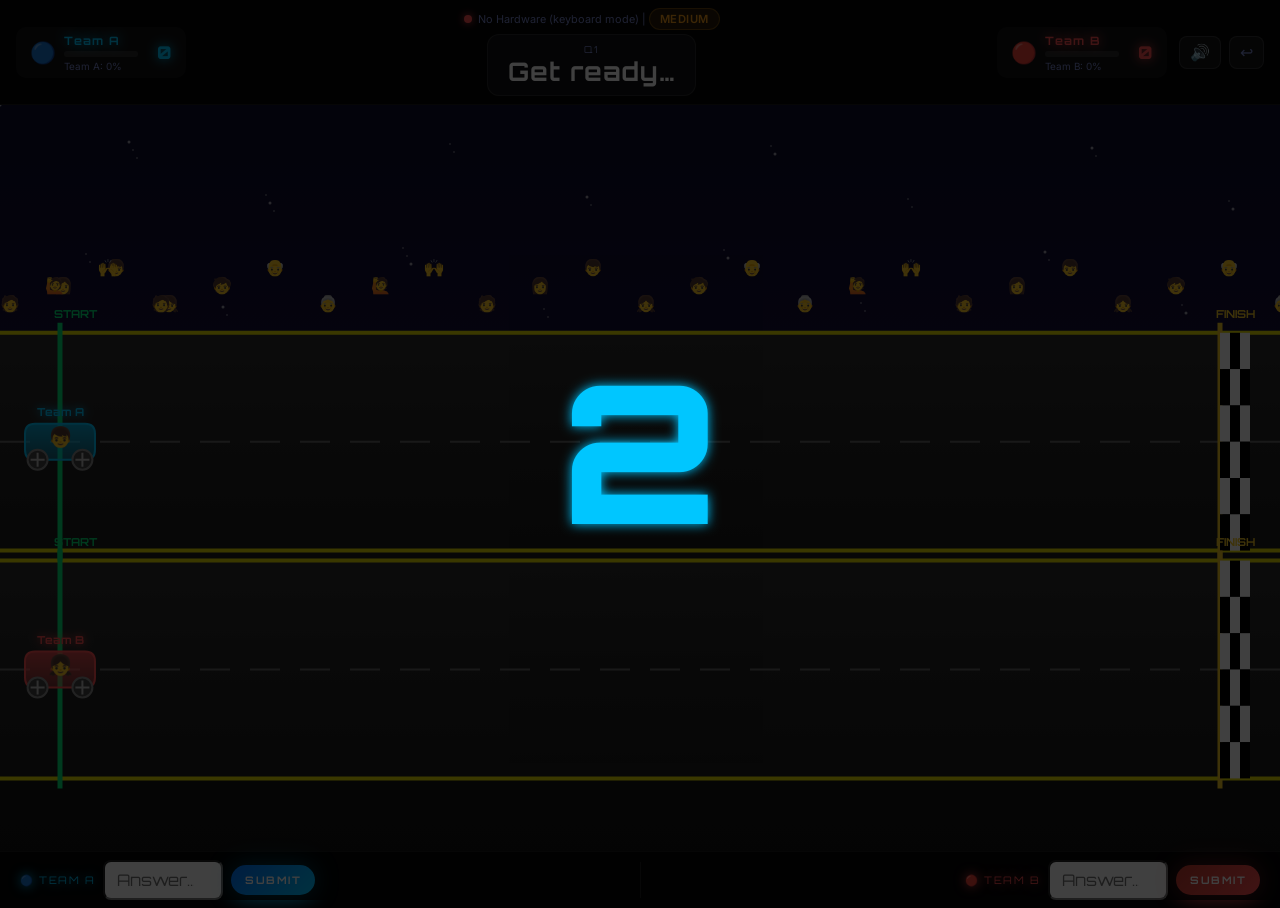
==== game.html @ 0984706b "Restructure for Vercel deployment - move frontend to root" ====
<!DOCTYPE html>
<html lang="en">

<head>
    <meta charset="UTF-8" />
    <meta name="viewport" content="width=device-width, initial-scale=1.0" />
    <title>Race – Math Racing</title>
    <meta name="description" content="Live math racing game – answer questions to accelerate your vehicle!" />
    <link rel="stylesheet" href="style.css" />
    <style>
        /* ── Page Layout ─────────────────────────────────────── */
        body {
            margin: 0;
            overflow: hidden;
            height: 100vh;
            display: flex;
            flex-direction: column;
            background: #09090f;
        }

        /* ── Top HUD ─────────────────────────────────────────── */
        #topHud {
            display: flex;
            align-items: center;
            justify-content: space-between;
            padding: 8px 16px;
            background: rgba(0, 0, 0, .7);
            border-bottom: 1px solid rgba(255, 255, 255, .08);
            flex-shrink: 0;
            gap: 12px;
            flex-wrap: wrap;
            z-index: 10;
        }

        .hud-team {
            display: flex;
            align-items: center;
            gap: 8px;
            background: rgba(255, 255, 255, .05);
            border-radius: 10px;
            padding: 6px 14px;
            min-width: 170px;
        }

        .hud-team-icon {
            font-size: 1.3rem;
        }

        .hud-team-info {
            display: flex;
            flex-direction: column;
            gap: 3px;
            flex: 1;
        }

        .hud-team-name {
            font-family: var(--font-racing);
            font-size: .72rem;
            font-weight: 700;
            letter-spacing: 1px;
        }

        .hud-progress {
            height: 6px;
            background: rgba(255, 255, 255, .1);
            border-radius: 3px;
            overflow: hidden;
        }

        .hud-progress-fill {
            height: 100%;
            border-radius: 3px;
            transition: width .35s ease;
        }

        .hud-score {
            font-family: var(--font-racing);
            font-size: 1.1rem;
            font-weight: 900;
            min-width: 26px;
            text-align: right;
        }

        .hud-center {
            display: flex;
            flex-direction: column;
            align-items: center;
            gap: 4px;
            text-align: center;
        }

        .hud-center-title {
            font-family: var(--font-racing);
            font-size: .6rem;
            letter-spacing: 2px;
            color: var(--text-dim);
        }

        #questionPanel {
            background: rgba(255, 255, 255, .06);
            border: 1px solid rgba(255, 255, 255, .1);
            border-radius: 12px;
            padding: 8px 20px;
            text-align: center;
        }

        #questionNum {
            font-family: var(--font-racing);
            font-size: .6rem;
            letter-spacing: 2px;
            color: var(--text-dim);
        }

        #questionText {
            font-family: var(--font-racing);
            font-size: clamp(1rem, 2.5vw, 1.6rem);
            font-weight: 700;
            color: #fff;
            letter-spacing: 1px;
            white-space: nowrap;
        }

        .hud-controls {
            display: flex;
            gap: 8px;
            align-items: center;
        }

        .hud-controls button {
            background: rgba(255, 255, 255, .07);
            border: 1px solid rgba(255, 255, 255, .12);
            border-radius: 8px;
            color: var(--text-dim);
            padding: 6px 10px;
            cursor: pointer;
            font-size: 1rem;
            transition: var(--transition);
        }

        .hud-controls button:hover {
            background: rgba(255, 255, 255, .15);
            color: #fff;
        }

        .ws-indicator {
            display: flex;
            align-items: center;
            font-size: .68rem;
            color: var(--text-dim);
        }

        /* ── Canvas ──────────────────────────────────────────── */
        #raceCanvas {
            flex: 1;
            width: 100%;
            display: block;
        }

        /* ── Bottom Answer Panel ─────────────────────────────── */
        #bottomPanel {
            display: flex;
            align-items: center;
            justify-content: space-between;
            padding: 8px 20px;
            background: rgba(0, 0, 0, .8);
            border-top: 1px solid rgba(255, 255, 255, .08);
            gap: 12px;
            flex-shrink: 0;
            z-index: 10;
        }

        .answer-box {
            display: flex;
            align-items: center;
            gap: 8px;
            flex: 1;
        }

        .answer-box label {
            font-family: var(--font-racing);
            font-size: .65rem;
            letter-spacing: 1.5px;
            white-space: nowrap;
        }

        .answer-box input {
            flex: 1;
            max-width: 120px;
            padding: 8px 12px;
            font-size: 1rem;
            font-family: var(--font-racing);
            border-radius: 8px;
        }

        .answer-box button {
            padding: 8px 18px;
            font-size: .72rem;
        }

        .answer-divider {
            width: 1px;
            height: 36px;
            background: rgba(255, 255, 255, .1);
        }

        /* ── Answer Feedback ─────────────────────────────────── */
        .answer-feedback {
            position: fixed;
            top: 90px;
            left: 50%;
            transform: translateX(-50%);
            background: rgba(20, 20, 40, .95);
            border-radius: 50px;
            padding: 10px 28px;
            font-family: var(--font-racing);
            font-size: .82rem;
            z-index: 500;
            border: 1px solid rgba(255, 255, 255, .1);
            transition: opacity .4s;
            opacity: 0;
            pointer-events: none;
            white-space: nowrap;
        }

        .answer-feedback.correct {
            border-color: var(--green);
            color: var(--green);
        }

        .answer-feedback.wrong {
            border-color: var(--red);
            color: var(--red);
        }

        /* ── Countdown Overlay ───────────────────────────────── */
        #countdownOverlay {
            position: fixed;
            inset: 0;
            display: flex;
            align-items: center;
            justify-content: center;
            background: rgba(0, 0, 0, .75);
            z-index: 1000;
            opacity: 0;
            pointer-events: none;
            transition: opacity .3s;
        }

        #countdownOverlay.visible {
            opacity: 1;
            pointer-events: all;
        }

        .countdown-num {
            font-family: var(--font-racing);
            font-size: clamp(5rem, 20vw, 12rem);
            font-weight: 900;
            animation: countPulse .75s ease-out;
        }

        /* ── Victory Overlay ─────────────────────────────────── */
        #victoryOverlay {
            position: fixed;
            inset: 0;
            display: flex;
            flex-direction: column;
            align-items: center;
            justify-content: center;
            gap: 20px;
            background: rgba(0, 0, 0, .88);
            z-index: 1100;
            opacity: 0;
            pointer-events: none;
            transition: opacity .5s;
        }

        #victoryOverlay.visible {
            opacity: 1;
            pointer-events: all;
        }

        .v-trophy {
            font-size: 5rem;
            animation: trophyBounce 1s ease-out;
        }

        @keyframes trophyBounce {
            0% {
                transform: scale(0) rotate(-25deg);
            }

            70% {
                transform: scale(1.2) rotate(6deg);
            }

            100% {
                transform: scale(1) rotate(0);
            }
        }

        #victoryTeam {
            font-family: var(--font-racing);
            font-size: clamp(2rem, 5vw, 3.5rem);
            font-weight: 900;
        }

        #victoryScores {
            font-family: var(--font-ui);
            font-size: 1rem;
            color: var(--text-dim);
        }

        .v-actions {
            display: flex;
            gap: 14px;
            margin-top: 8px;
        }

        /* ── Confetti Canvas  ────────────────────────────────── */
        #confettiCanvas {
            position: fixed;
            inset: 0;
            pointer-events: none;
            z-index: 1050;
        }

        @keyframes countPulse {
            0% {
                transform: scale(2.2);
                opacity: 0;
            }

            60% {
                transform: scale(.9);
                opacity: 1;
            }

            100% {
                transform: scale(1);
                opacity: 1;
            }
        }
    </style>
</head>

<body>
    <!-- ── Top HUD ──────────────────────────────────────────────── -->
    <div id="topHud">

        <!-- Team A -->
        <div class="hud-team">
            <span class="hud-team-icon">🔵</span>
            <div class="hud-team-info">
                <div class="hud-team-name neon-blue" id="teamAName">Team A</div>
                <div class="hud-progress">
                    <div class="hud-progress-fill" id="progA"
                        style="width:0%;background:linear-gradient(90deg,#0072ff,#00c6ff);"></div>
                </div>
                <div style="font-size:.62rem;color:var(--text-dim);" id="progALabel">0%</div>
            </div>
            <div class="hud-score neon-blue" id="scoreA">0</div>
        </div>

        <!-- Center: Question + WS Status -->
        <div class="hud-center" style="flex:1;min-width:240px;">
            <div class="ws-indicator">
                <span class="ws-dot" id="wsDot"></span>
                <span id="wsStatus">Connecting…</span>
                &nbsp;|&nbsp;
                <span id="diffBadge" class="badge">MEDIUM</span>
            </div>
            <div id="questionPanel">
                <div id="questionNum">Q1</div>
                <div id="questionText">Get ready…</div>
            </div>
        </div>

        <!-- Team B -->
        <div class="hud-team">
            <span class="hud-team-icon">🔴</span>
            <div class="hud-team-info">
                <div class="hud-team-name neon-red" id="teamBName">Team B</div>
                <div class="hud-progress">
                    <div class="hud-progress-fill" id="progB"
                        style="width:0%;background:linear-gradient(90deg,#c0392b,#ff4e50);"></div>
                </div>
                <div style="font-size:.62rem;color:var(--text-dim);" id="progBLabel">0%</div>
            </div>
            <div class="hud-score neon-red" id="scoreB">0</div>
        </div>

        <!-- Buttons -->
        <div class="hud-controls">
            <button id="muteBtn" title="Toggle sound">🔊</button>
            <button id="backBtn" title="Back to setup">↩</button>
        </div>
    </div>

    <!-- ── Race Canvas ───────────────────────────────────────────── -->
    <canvas id="raceCanvas"></canvas>

    <!-- ── Answer Feedback ──────────────────────────────────────── -->
    <div class="answer-feedback" id="answerFeedback"></div>

    <!-- ── Bottom Answer Panel ──────────────────────────────────── -->
    <div id="bottomPanel">

        <!-- Team A answer -->
        <div class="answer-box">
            <label class="neon-blue">🔵 <span id="labelA">TEAM A</span></label>
            <input type="number" id="inputA" placeholder="Answer…" autocomplete="off" />
            <button class="btn btn-primary" id="submitA" style="padding:8px 14px;font-size:.65rem;">SUBMIT</button>
        </div>

        <div class="answer-divider"></div>

        <!-- Team B answer -->
        <div class="answer-box" style="justify-content:flex-end;">
            <label class="neon-red">🔴 <span id="labelB">TEAM B</span></label>
            <input type="number" id="inputB" placeholder="Answer…" autocomplete="off" />
            <button class="btn btn-danger" id="submitB" style="padding:8px 14px;font-size:.65rem;">SUBMIT</button>
        </div>

    </div>

    <!-- ── Countdown Overlay ─────────────────────────────────────── -->
    <div id="countdownOverlay">
        <div class="countdown-num neon-blue" id="countdownNum">3</div>
    </div>

    <!-- ── Victory Overlay ──────────────────────────────────────── -->
    <div id="victoryOverlay">
        <div class="v-trophy">🏆</div>
        <div id="victoryTeam">WINNER!</div>
        <div id="victoryScores"></div>
        <div class="v-actions">
            <button class="btn btn-primary" id="playAgainBtn">🔄 Race Again</button>
            <button class="btn btn-ghost" id="lbBtn">🏆 Leaderboard</button>
        </div>
    </div>

    <!-- ── Confetti Canvas ───────────────────────────────────────── -->
    <canvas id="confettiCanvas"></canvas>

    <!-- ── Scripts ───────────────────────────────────────────────── -->
    <script src="audio.js"></script>
    <script src="physics.js"></script>
    <script src="game.js"></script>
    <script src="script.js"></script>
</body>

</html>
---- style.css ----
/* ============================================================
   Math Racing – Smart Classroom Edition  |  style.css
   Neon Racing Theme  ·  Glassmorphism  ·  Dark Gradient
   ============================================================ */

@import url('https://fonts.googleapis.com/css2?family=Orbitron:wght@400;600;700;900&family=Inter:wght@300;400;500;600;700&display=swap');

/* ── CSS Custom Properties ─────────────────────────────────── */
:root {
  --blue:        #00c6ff;
  --blue-dark:   #0072ff;
  --blue-glow:   rgba(0,198,255,.35);
  --red:         #ff4e50;
  --red-dark:    #c0392b;
  --red-glow:    rgba(255,78,80,.35);
  --gold:        #f9ca24;
  --green:       #00e676;
  --bg-dark:     #09090f;
  --bg-mid:      #111127;
  --panel:       rgba(255,255,255,.06);
  --panel-border:rgba(255,255,255,.13);
  --text:        #e8eaf6;
  --text-dim:    #7986cb;
  --font-racing: 'Orbitron', monospace;
  --font-ui:     'Inter', sans-serif;
  --radius:      16px;
  --shadow-blue: 0 0 24px var(--blue-glow);
  --shadow-red:  0 0 24px var(--red-glow);
  --transition:  0.25s cubic-bezier(.4,0,.2,1);
}

/* ── Reset ──────────────────────────────────────────────────── */
*, *::before, *::after { box-sizing: border-box; margin: 0; padding: 0; }
html { scroll-behavior: smooth; }
body {
  font-family: var(--font-ui);
  background: var(--bg-dark);
  color: var(--text);
  min-height: 100vh;
  overflow-x: hidden;
}

/* ── Animated Background ────────────────────────────────────── */
.bg-animated {
  position: fixed; inset: 0; z-index: -1;
  background:
    radial-gradient(ellipse at 20% 20%, rgba(0,114,255,.18) 0%, transparent 60%),
    radial-gradient(ellipse at 80% 80%, rgba(192,57,43,.18) 0%, transparent 60%),
    linear-gradient(135deg, #09090f 0%, #111127 50%, #0a0a1a 100%);
  animation: bgShift 12s ease-in-out infinite alternate;
}
@keyframes bgShift {
  0%   { filter: hue-rotate(0deg); }
  100% { filter: hue-rotate(15deg); }
}

/* Moving grid lines */
.bg-animated::after {
  content: '';
  position: absolute; inset: 0;
  background-image:
    linear-gradient(rgba(0,198,255,.04) 1px, transparent 1px),
    linear-gradient(90deg, rgba(0,198,255,.04) 1px, transparent 1px);
  background-size: 60px 60px;
  animation: gridMove 20s linear infinite;
}
@keyframes gridMove {
  0%   { transform: translateY(0); }
  100% { transform: translateY(60px); }
}

/* ── Glass Panel ────────────────────────────────────────────── */
.glass {
  background: var(--panel);
  border: 1px solid var(--panel-border);
  backdrop-filter: blur(20px) saturate(1.5);
  -webkit-backdrop-filter: blur(20px) saturate(1.5);
  border-radius: var(--radius);
}

/* ── Typography ─────────────────────────────────────────────── */
.title-racing {
  font-family: var(--font-racing);
  font-weight: 900;
  letter-spacing: 2px;
  background: linear-gradient(135deg, var(--blue), #a78bfa, var(--red));
  -webkit-background-clip: text;
  -webkit-text-fill-color: transparent;
  background-clip: text;
}
.neon-blue { color: var(--blue); text-shadow: 0 0 12px var(--blue); }
.neon-red  { color: var(--red);  text-shadow: 0 0 12px var(--red); }
.neon-gold { color: var(--gold); text-shadow: 0 0 12px var(--gold); }

/* ── Buttons ────────────────────────────────────────────────── */
.btn {
  display: inline-flex; align-items: center; justify-content: center; gap: 8px;
  font-family: var(--font-racing);
  font-weight: 700;
  letter-spacing: 1.5px;
  font-size: .85rem;
  padding: 14px 32px;
  border: none;
  border-radius: 50px;
  cursor: pointer;
  transition: var(--transition);
  outline: none;
  position: relative;
  overflow: hidden;
}
.btn::before {
  content: '';
  position: absolute; inset: 0;
  background: rgba(255,255,255,.08);
  opacity: 0;
  transition: var(--transition);
}
.btn:hover::before { opacity: 1; }
.btn:active { transform: scale(.96); }

.btn-primary {
  background: linear-gradient(135deg, var(--blue-dark), var(--blue));
  color: #fff;
  box-shadow: var(--shadow-blue);
}
.btn-primary:hover { box-shadow: 0 0 40px var(--blue-glow); transform: translateY(-2px); }

.btn-danger {
  background: linear-gradient(135deg, var(--red-dark), var(--red));
  color: #fff;
  box-shadow: var(--shadow-red);
}
.btn-danger:hover { box-shadow: 0 0 40px var(--red-glow); transform: translateY(-2px); }

.btn-ghost {
  background: var(--panel);
  border: 1px solid var(--panel-border);
  color: var(--text-dim);
}
.btn-ghost:hover { border-color: var(--blue); color: var(--blue); }

.btn-xl { font-size: 1.1rem; padding: 18px 52px; }

/* ── Form Controls ──────────────────────────────────────────── */
.form-group { display: flex; flex-direction: column; gap: 8px; }
.form-group label {
  font-family: var(--font-racing);
  font-size: .7rem;
  letter-spacing: 2px;
  color: var(--text-dim);
  text-transform: uppercase;
}
input[type="text"], select {
  background: rgba(255,255,255,.06);
  border: 1px solid var(--panel-border);
  border-radius: 10px;
  padding: 12px 16px;
  color: var(--text);
  font-family: var(--font-ui);
  font-size: 1rem;
  outline: none;
  transition: var(--transition);
  width: 100%;
}
input[type="text"]:focus, select:focus {
  border-color: var(--blue);
  box-shadow: 0 0 0 3px rgba(0,198,255,.15);
}
select option { background: #1a1a2e; }

/* ── Option Cards (vehicle / avatar pickers) ────────────────── */
.option-group {
  display: flex; flex-wrap: wrap; gap: 10px;
}
.option-card {
  flex: 1; min-width: 90px;
  display: flex; flex-direction: column; align-items: center; gap: 6px;
  padding: 14px 10px;
  border-radius: 12px;
  border: 2px solid var(--panel-border);
  background: var(--panel);
  cursor: pointer;
  transition: var(--transition);
  font-size: .78rem;
  color: var(--text-dim);
  user-select: none;
}
.option-card .icon { font-size: 1.8rem; }
.option-card:hover { border-color: var(--blue); color: var(--blue); transform: translateY(-2px); }
.option-card.selected { border-color: var(--blue); background: rgba(0,198,255,.12); color: var(--blue); box-shadow: 0 0 16px rgba(0,198,255,.25); }

/* ── Difficulty Pills ───────────────────────────────────────── */
.diff-group { display: flex; gap: 8px; }
.diff-pill {
  flex: 1;
  padding: 10px 0;
  border-radius: 50px;
  border: 2px solid var(--panel-border);
  background: var(--panel);
  text-align: center;
  cursor: pointer;
  font-family: var(--font-racing);
  font-size: .72rem;
  letter-spacing: 1px;
  color: var(--text-dim);
  transition: var(--transition);
}
.diff-pill:hover { border-color: var(--blue); color: var(--blue); }
.diff-pill.selected { background: linear-gradient(135deg, var(--blue-dark), var(--blue)); border-color: var(--blue); color: #fff; box-shadow: var(--shadow-blue); }
.diff-pill.easy.selected   { background: linear-gradient(135deg, #11998e, #38ef7d); border-color: #38ef7d; }
.diff-pill.medium.selected { background: linear-gradient(135deg, #f09819, #edde5d); border-color: #edde5d; color: #111; }
.diff-pill.hard.selected   { background: linear-gradient(135deg, var(--red-dark), var(--red));   border-color: var(--red); }

/* ── Progress Bar ───────────────────────────────────────────── */
.progress-track {
  width: 100%; height: 10px;
  background: rgba(255,255,255,.08);
  border-radius: 50px;
  overflow: hidden;
  position: relative;
}
.progress-fill {
  height: 100%; border-radius: 50px;
  transition: width .4s cubic-bezier(.4,0,.2,1);
  position: relative;
}
.progress-fill::after {
  content: '';
  position: absolute; top: 0; right: 0; bottom: 0;
  width: 40px;
  background: linear-gradient(90deg, transparent, rgba(255,255,255,.4));
  animation: shimmer 1.2s infinite;
}
@keyframes shimmer {
  0%   { opacity: 0; }
  50%  { opacity: 1; }
  100% { opacity: 0; }
}
.progress-fill.blue { background: linear-gradient(90deg, var(--blue-dark), var(--blue)); }
.progress-fill.red  { background: linear-gradient(90deg, var(--red-dark),  var(--red)); }

/* ── Leaderboard Table ──────────────────────────────────────── */
.leaderboard-table { width: 100%; border-collapse: separate; border-spacing: 0 6px; }
.leaderboard-table th {
  font-family: var(--font-racing);
  font-size: .65rem;
  letter-spacing: 2px;
  color: var(--text-dim);
  padding: 8px 16px;
  text-align: left;
  text-transform: uppercase;
}
.leaderboard-table td {
  padding: 12px 16px;
  font-size: .9rem;
}
.leaderboard-table tbody tr {
  background: var(--panel);
  border-radius: 10px;
  transition: var(--transition);
}
.leaderboard-table tbody tr:hover { background: rgba(255,255,255,.1); }
.leaderboard-table tbody tr td:first-child { border-radius: 10px 0 0 10px; }
.leaderboard-table tbody tr td:last-child  { border-radius: 0 10px 10px 0; }
.rank-badge {
  display: inline-flex; align-items: center; justify-content: center;
  width: 30px; height: 30px;
  border-radius: 50%;
  font-family: var(--font-racing);
  font-weight: 700;
  font-size: .8rem;
}
.rank-1 { background: linear-gradient(135deg,#b8860b,#f9ca24); color: #111; }
.rank-2 { background: linear-gradient(135deg,#708090,#c0c0c0); color: #111; }
.rank-3 { background: linear-gradient(135deg,#8b4513,#cd7f32); color: #fff; }
.rank-n { background: rgba(255,255,255,.1); color: var(--text-dim); }

/* ── Badge Tags ─────────────────────────────────────────────── */
.badge {
  display: inline-flex; align-items: center;
  padding: 3px 10px;
  border-radius: 50px;
  font-size: .7rem;
  font-weight: 600;
  letter-spacing: .5px;
}
.badge-easy   { background: rgba(56,239,125,.15); color: #38ef7d; border: 1px solid rgba(56,239,125,.3); }
.badge-medium { background: rgba(240,152,25,.15);  color: #f09819; border: 1px solid rgba(240,152,25,.3); }
.badge-hard   { background: rgba(255,78,80,.15);   color: var(--red); border: 1px solid rgba(255,78,80,.3); }

/* ── Toast Notification ─────────────────────────────────────── */
.toast {
  position: fixed; bottom: 30px; left: 50%; transform: translateX(-50%) translateY(100px);
  padding: 12px 28px;
  border-radius: 50px;
  background: rgba(30,30,50,.9);
  border: 1px solid var(--panel-border);
  backdrop-filter: blur(20px);
  font-size: .9rem;
  z-index: 9999;
  transition: transform .4s cubic-bezier(.4,0,.2,1);
  pointer-events: none;
}
.toast.show { transform: translateX(-50%) translateY(0); }
.toast.correct { border-color: var(--green); color: var(--green); }
.toast.wrong   { border-color: var(--red);   color: var(--red); }

/* ── WS Status Dot ──────────────────────────────────────────── */
.ws-dot {
  display: inline-block;
  width: 8px; height: 8px;
  border-radius: 50%;
  background: #555;
  margin-right: 6px;
  transition: var(--transition);
}
.ws-dot.connected    { background: var(--green); box-shadow: 0 0 8px var(--green); }
.ws-dot.disconnected { background: var(--red);   box-shadow: 0 0 8px var(--red); }

/* ── Countdown Overlay ──────────────────────────────────────── */
#countdown-overlay {
  position: fixed; inset: 0;
  display: flex; align-items: center; justify-content: center;
  background: rgba(0,0,0,.7);
  z-index: 1000;
  opacity: 0; pointer-events: none;
  transition: opacity .3s;
}
#countdown-overlay.visible { opacity: 1; pointer-events: all; }
.countdown-num {
  font-family: var(--font-racing);
  font-size: clamp(6rem, 20vw, 14rem);
  font-weight: 900;
  animation: countPulse .8s ease-out;
}
@keyframes countPulse {
  0%   { transform: scale(2); opacity: 0; }
  60%  { transform: scale(.9); opacity: 1; }
  100% { transform: scale(1); opacity: 1; }
}

/* ── Victory Overlay ────────────────────────────────────────── */
#victory-overlay {
  position: fixed; inset: 0;
  display: flex; flex-direction: column; align-items: center; justify-content: center; gap: 24px;
  background: rgba(0,0,0,.85);
  z-index: 1100;
  opacity: 0; pointer-events: none;
  transition: opacity .5s;
}
#victory-overlay.visible { opacity: 1; pointer-events: all; }
.victory-trophy { font-size: 6rem; animation: trophyBounce 1s ease-out; }
@keyframes trophyBounce {
  0%   { transform: scale(0) rotate(-20deg); }
  70%  { transform: scale(1.15) rotate(5deg); }
  100% { transform: scale(1) rotate(0deg); }
}
.victory-title {
  font-family: var(--font-racing);
  font-size: clamp(2rem, 6vw, 4rem);
  font-weight: 900;
}

/* ── Confetti Canvas ────────────────────────────────────────── */
#confetti-canvas {
  position: fixed; inset: 0;
  pointer-events: none;
  z-index: 1050;
}

/* ── Scrollbar ──────────────────────────────────────────────── */
::-webkit-scrollbar { width: 6px; }
::-webkit-scrollbar-track { background: transparent; }
::-webkit-scrollbar-thumb { background: rgba(255,255,255,.15); border-radius: 3px; }

/* ── Utility ────────────────────────────────────────────────── */
.text-center { text-align: center; }
.mt-1 { margin-top: 8px; }
.mt-2 { margin-top: 16px; }
.mt-3 { margin-top: 24px; }
.mt-4 { margin-top: 32px; }
.gap-1 { gap: 8px; }
.gap-2 { gap: 16px; }
.flex { display: flex; }
.flex-col { flex-direction: column; }
.items-center { align-items: center; }
.justify-between { justify-content: space-between; }
.w-full { width: 100%; }
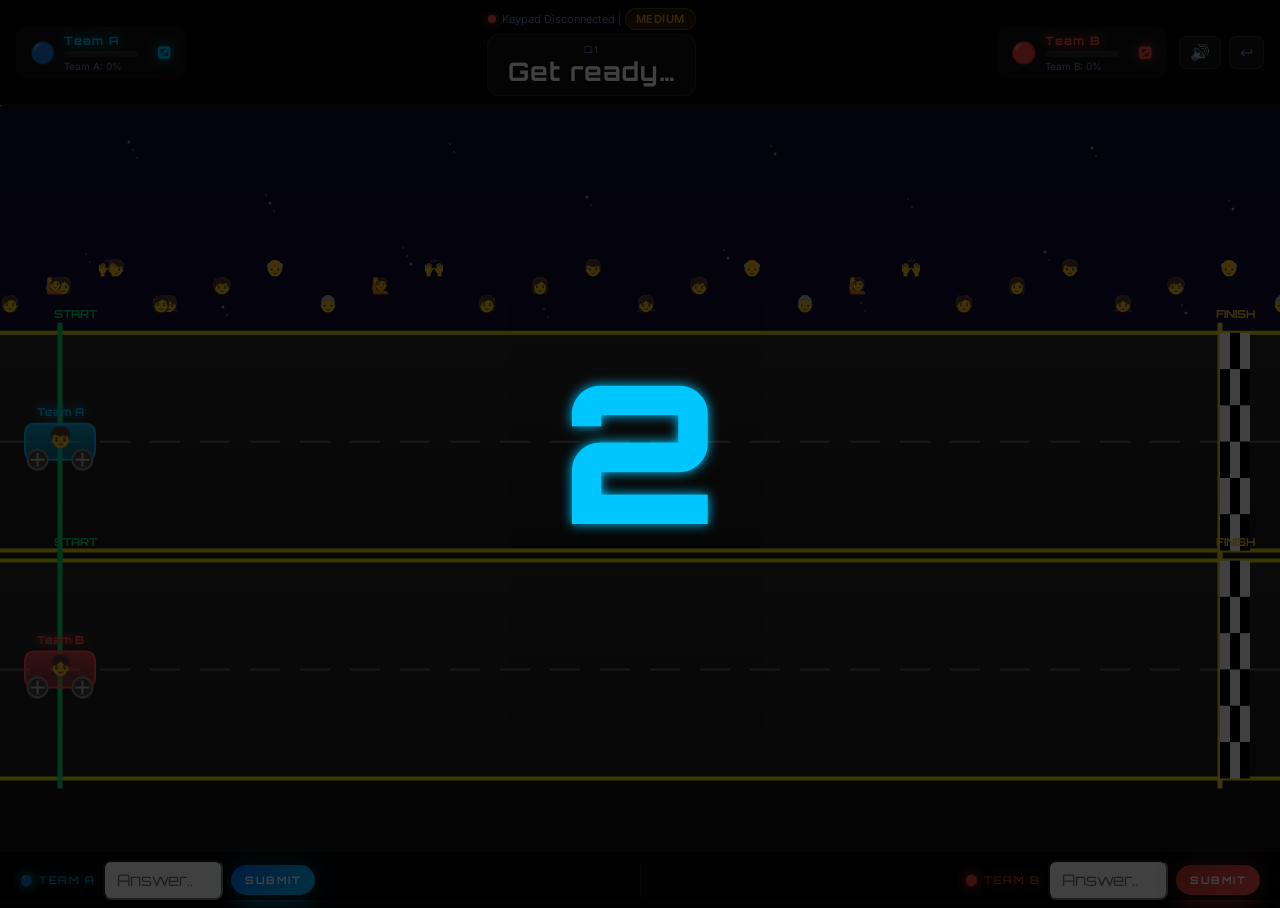
==== commit c1a028b0: "upgraded api" ====
--- a/game.html
+++ b/game.html
@@ -446,6 +446,159 @@
     <script src="audio.js"></script>
     <script src="physics.js"></script>
     <script src="game.js"></script>
+    
+    <!-- Enhanced Keypad Integration -->
+    <script>
+    // Math Racing Game - Enhanced WebSocket Keypad Integration
+    (function() {
+        'use strict';
+        
+        // Configuration
+        const WS_HOST = 'localhost'; // Replace with RASPBERRY_PI_IP if using hardware
+        const WS_PORT = 8765;
+        const RECONNECT_DELAY = 3000;
+        
+        let socket = null;
+        let reconnectTimer = null;
+        let isConnected = false;
+        
+        // Team keypad mappings
+        const SUBMIT_KEY = '#';
+        const CLEAR_KEY = '*';
+        
+        // Connect to WebSocket server
+        function connect() {
+            try {
+                socket = new WebSocket(`ws://${WS_HOST}:${WS_PORT}`);
+                
+                socket.onopen = function() {
+                    console.log('✅ Keypad connected');
+                    isConnected = true;
+                    updateConnectionStatus(true);
+                    if (reconnectTimer) {
+                        clearTimeout(reconnectTimer);
+                        reconnectTimer = null;
+                    }
+                };
+                
+                socket.onmessage = function(event) {
+                    try {
+                        const data = JSON.parse(event.data);
+                        handleKeypadInput(data);
+                    } catch (e) {
+                        // Handle raw string format: "A:24" or "B:15"
+                        const raw = event.data.trim();
+                        const match = raw.match(/^([AB]):(.+)$/i);
+                        if (match) {
+                            handleRawInput(match[1].toUpperCase(), match[2]);
+                        }
+                    }
+                };
+                
+                socket.onerror = function(error) {
+                    console.error('❌ WebSocket error:', error);
+                    isConnected = false;
+                    updateConnectionStatus(false);
+                };
+                
+                socket.onclose = function() {
+                    console.log('🔌 Keypad disconnected');
+                    isConnected = false;
+                    updateConnectionStatus(false);
+                    reconnectTimer = setTimeout(connect, RECONNECT_DELAY);
+                };
+                
+            } catch (error) {
+                console.error('Failed to connect:', error);
+                reconnectTimer = setTimeout(connect, RECONNECT_DELAY);
+            }
+        }
+        
+        // Handle keypad input
+        function handleKeypadInput(data) {
+            const key = data.key;
+            const team = data.team || detectTeam(key);
+            console.log('Keypad input:', key, 'Team:', team);
+            handleMathInput(team, key);
+        }
+        
+        // Handle raw format input (e.g., "A:24")
+        function handleRawInput(team, value) {
+            console.log('Raw input:', team, value);
+            const input = document.getElementById('input' + team);
+            if (input) {
+                input.value = value;
+                const submitBtn = document.getElementById('submit' + team);
+                if (submitBtn) submitBtn.click();
+            }
+        }
+        
+        // Detect team from key press
+        function detectTeam(key) {
+            // Simple detection - can be enhanced based on keypad layout
+            return null;
+        }
+        
+        // Handle Math mode input
+        function handleMathInput(team, key) {
+            if (!team) return;
+            const input = document.getElementById('input' + team);
+            if (!input) return;
+            
+            if (key === SUBMIT_KEY) {
+                const submitBtn = document.getElementById('submit' + team);
+                if (submitBtn) submitBtn.click();
+            } else if (key === CLEAR_KEY) {
+                input.value = '';
+            } else if (/^[0-9\-.]$/.test(key)) {
+                input.value += key;
+                input.focus();
+            }
+        }
+        
+        // Update connection status indicator
+        function updateConnectionStatus(connected) {
+            const dot = document.getElementById('wsDot');
+            const status = document.getElementById('wsStatus');
+            
+            if (dot) {
+                dot.className = 'ws-dot ' + (connected ? 'connected' : 'disconnected');
+            }
+            
+            if (status) {
+                status.textContent = connected ? 'Keypad Connected' : 'Keypad Disconnected';
+            }
+        }
+        
+        // Send command to hardware
+        function sendCommand(cmd) {
+            if (socket && isConnected) {
+                try {
+                    socket.send(cmd);
+                    console.log('→ Sent:', cmd);
+                } catch (e) {
+                    console.error('Failed to send command:', e);
+                }
+            }
+        }
+        
+        // Expose to global scope
+        window.KeypadBridge = {
+            isConnected: () => isConnected,
+            send: sendCommand,
+            reconnect: connect
+        };
+        
+        // Auto-connect on page load
+        if (document.readyState === 'loading') {
+            document.addEventListener('DOMContentLoaded', connect);
+        } else {
+            connect();
+        }
+        
+    })();
+    </script>
+    
     <script src="script.js"></script>
 </body>
 
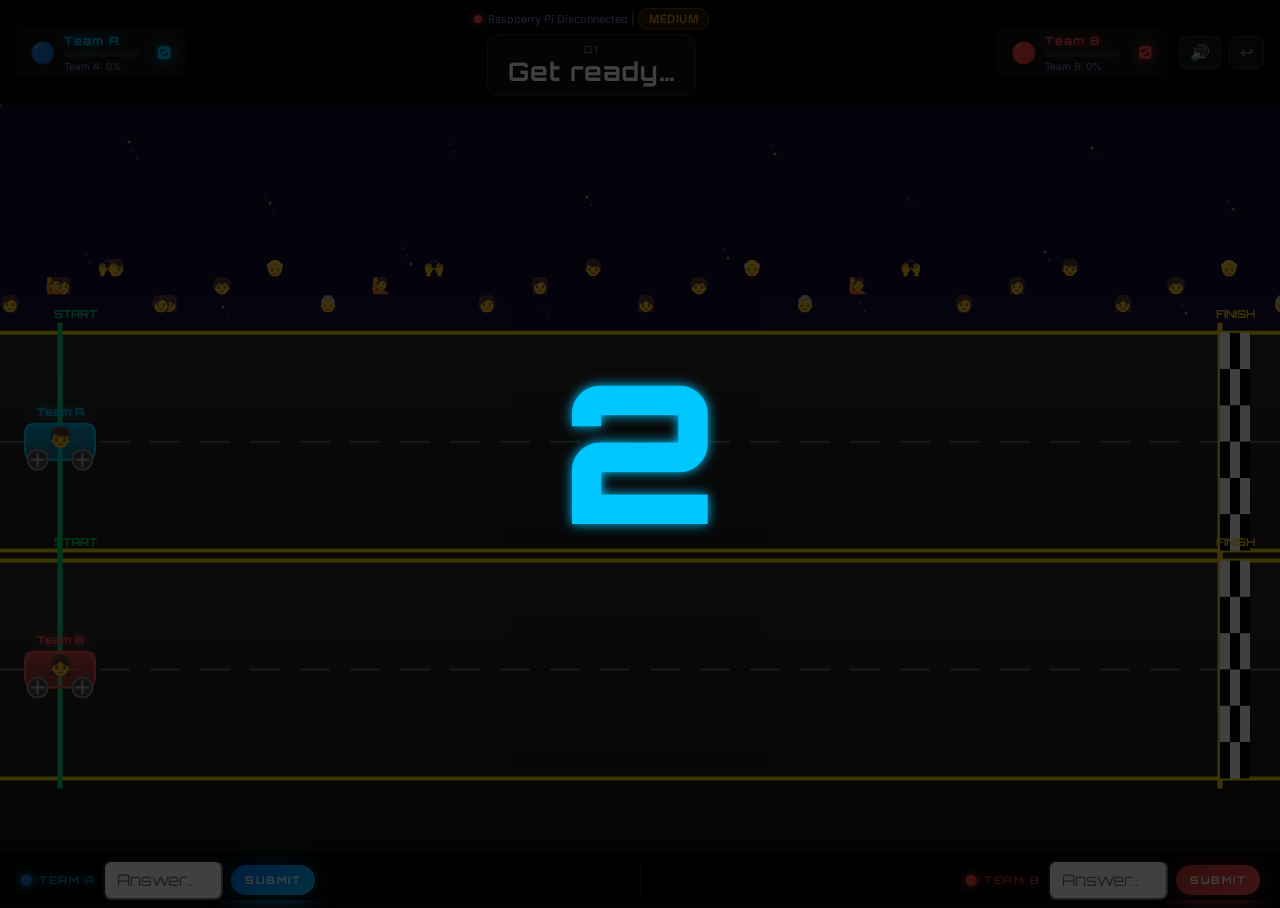
==== commit c1ed77de: "Update Raspberry Pi IP to 10.113.86.153 and add HTTPS/WebSocket documentation" ====
--- a/game.html
+++ b/game.html
@@ -454,9 +454,26 @@
         'use strict';
         
         // Configuration
-        const WS_HOST = 'localhost'; // Replace with RASPBERRY_PI_IP if using hardware
+        const WS_HOST = '10.113.86.153'; // Raspberry Pi IP address
         const WS_PORT = 8765;
         const RECONNECT_DELAY = 3000;
+        
+        // Detect if we're on HTTPS
+        const isSecure = window.location.protocol === 'https:';
+        
+        if (isSecure) {
+            console.warn('⚠️ HTTPS detected - WebSocket connection to ws:// is blocked by browser');
+            console.warn('💡 Solutions:');
+            console.warn('   1. Test locally: http://localhost:8000/game.html');
+            console.warn('   2. Set up WSS (secure WebSocket) on Raspberry Pi');
+            
+            const status = document.getElementById('wsStatus');
+            if (status) {
+                status.textContent = 'HTTPS blocks WS - Use HTTP or WSS';
+                status.style.color = '#ff9800';
+            }
+            return;
+        }
         
         let socket = null;
         let reconnectTimer = null;
@@ -472,7 +489,7 @@
                 socket = new WebSocket(`ws://${WS_HOST}:${WS_PORT}`);
                 
                 socket.onopen = function() {
-                    console.log('✅ Keypad connected');
+                    console.log('✅ Keypad connected to Raspberry Pi');
                     isConnected = true;
                     updateConnectionStatus(true);
                     if (reconnectTimer) {
@@ -482,15 +499,21 @@
                 };
                 
                 socket.onmessage = function(event) {
+                    console.log('📥 Received from keypad:', event.data);
                     try {
                         const data = JSON.parse(event.data);
-                        handleKeypadInput(data);
+                        handleKeyFromKeypad(data.key, data.team);
                     } catch (e) {
                         // Handle raw string format: "A:24" or "B:15"
                         const raw = event.data.trim();
                         const match = raw.match(/^([AB]):(.+)$/i);
                         if (match) {
-                            handleRawInput(match[1].toUpperCase(), match[2]);
+                            const team = match[1].toUpperCase();
+                            const value = match[2];
+                            console.log('📊 Parsed input - Team:', team, 'Value:', value);
+                            handleRawInput(team, value);
+                        } else {
+                            console.warn('⚠️ Unknown message format:', raw);
                         }
                     }
                 };
@@ -502,57 +525,128 @@
                 };
                 
                 socket.onclose = function() {
-                    console.log('🔌 Keypad disconnected');
+                    console.log('🔌 Keypad disconnected from Raspberry Pi');
                     isConnected = false;
                     updateConnectionStatus(false);
                     reconnectTimer = setTimeout(connect, RECONNECT_DELAY);
                 };
                 
             } catch (error) {
-                console.error('Failed to connect:', error);
+                console.error('Failed to connect to Raspberry Pi:', error);
                 reconnectTimer = setTimeout(connect, RECONNECT_DELAY);
             }
         }
         
-        // Handle keypad input
-        function handleKeypadInput(data) {
-            const key = data.key;
-            const team = data.team || detectTeam(key);
-            console.log('Keypad input:', key, 'Team:', team);
-            handleMathInput(team, key);
+        // Handle keypad input from Raspberry Pi
+        function handleKeyFromKeypad(key, team) {
+            console.log('🎮 Keypad input:', key, 'Team:', team);
+            
+            // Detect team if not provided
+            if (!team) {
+                team = detectTeamFromKey(key);
+            }
+            
+            if (!team) {
+                console.warn('⚠️ Could not detect team for key:', key);
+                return;
+            }
+            
+            // Map keypad keys to game actions
+            switch(key) {
+                case '#':
+                case 'SUBMIT':
+                    gameAction('SUBMIT', team);
+                    break;
+                case '*':
+                case 'CLEAR':
+                    gameAction('CLEAR', team);
+                    break;
+                case 'A':
+                case 'B':
+                case 'C':
+                case 'D':
+                    // For GK mode (not used in math mode)
+                    gameAction('OPTION', team, key);
+                    break;
+                default:
+                    // Handle numeric input
+                    if (!isNaN(key) || key === '-' || key === '.') {
+                        gameAction('NUMBER', team, key);
+                    }
+            }
         }
         
         // Handle raw format input (e.g., "A:24")
         function handleRawInput(team, value) {
-            console.log('Raw input:', team, value);
+            console.log('📝 Processing answer - Team:', team, 'Value:', value);
+            
+            // Directly submit the answer
             const input = document.getElementById('input' + team);
             if (input) {
                 input.value = value;
-                const submitBtn = document.getElementById('submit' + team);
-                if (submitBtn) submitBtn.click();
-            }
-        }
-        
-        // Detect team from key press
-        function detectTeam(key) {
-            // Simple detection - can be enhanced based on keypad layout
+                input.focus();
+                
+                // Auto-submit after a short delay
+                setTimeout(() => {
+                    const submitBtn = document.getElementById('submit' + team);
+                    if (submitBtn) {
+                        console.log('✅ Auto-submitting answer for Team', team);
+                        submitBtn.click();
+                    }
+                }, 100);
+            } else {
+                console.error('❌ Input field not found for Team', team);
+            }
+        }
+        
+        // Detect team from key press pattern
+        function detectTeamFromKey(key) {
+            // This can be enhanced based on your keypad layout
+            // For now, return null and let the keypad send team info
             return null;
         }
         
-        // Handle Math mode input
-        function handleMathInput(team, key) {
-            if (!team) return;
+        // Execute game actions based on keypad input
+        function gameAction(action, team, value = null) {
+            console.log('🎯 Game action:', action, 'Team:', team, 'Value:', value);
+            
             const input = document.getElementById('input' + team);
-            if (!input) return;
-            
-            if (key === SUBMIT_KEY) {
-                const submitBtn = document.getElementById('submit' + team);
-                if (submitBtn) submitBtn.click();
-            } else if (key === CLEAR_KEY) {
-                input.value = '';
-            } else if (/^[0-9\-.]$/.test(key)) {
-                input.value += key;
-                input.focus();
+            const submitBtn = document.getElementById('submit' + team);
+            
+            switch(action) {
+                case 'NUMBER':
+                    // Append number to input field
+                    if (input) {
+                        input.value += value;
+                        input.focus();
+                        console.log('➕ Added digit:', value, 'Current value:', input.value);
+                    }
+                    break;
+                    
+                case 'SUBMIT':
+                    // Submit the answer
+                    if (submitBtn) {
+                        console.log('📤 Submitting answer for Team', team);
+                        submitBtn.click();
+                    }
+                    break;
+                    
+                case 'CLEAR':
+                    // Clear the input field
+                    if (input) {
+                        input.value = '';
+                        input.focus();
+                        console.log('🗑️ Cleared input for Team', team);
+                    }
+                    break;
+                    
+                case 'OPTION':
+                    // For GK mode (handled differently)
+                    console.log('🔤 Option selected:', value);
+                    break;
+                    
+                default:
+                    console.warn('⚠️ Unknown action:', action);
             }
         }
         
@@ -566,8 +660,12 @@
             }
             
             if (status) {
-                status.textContent = connected ? 'Keypad Connected' : 'Keypad Disconnected';
-            }
+                status.textContent = connected 
+                    ? 'Raspberry Pi Connected' 
+                    : 'Raspberry Pi Disconnected';
+            }
+            
+            console.log(connected ? '🟢 Status: Connected' : '🔴 Status: Disconnected');
         }
         
         // Send command to hardware
@@ -575,10 +673,12 @@
             if (socket && isConnected) {
                 try {
                     socket.send(cmd);
-                    console.log('→ Sent:', cmd);
+                    console.log('📤 Sent to Raspberry Pi:', cmd);
                 } catch (e) {
-                    console.error('Failed to send command:', e);
+                    console.error('❌ Failed to send command:', e);
                 }
+            } else {
+                console.warn('⚠️ Cannot send - not connected to Raspberry Pi');
             }
         }
         
@@ -586,10 +686,12 @@
         window.KeypadBridge = {
             isConnected: () => isConnected,
             send: sendCommand,
-            reconnect: connect
+            reconnect: connect,
+            handleKey: handleKeyFromKeypad
         };
         
         // Auto-connect on page load
+        console.log('🚀 Initializing Raspberry Pi keypad connection...');
         if (document.readyState === 'loading') {
             document.addEventListener('DOMContentLoaded', connect);
         } else {
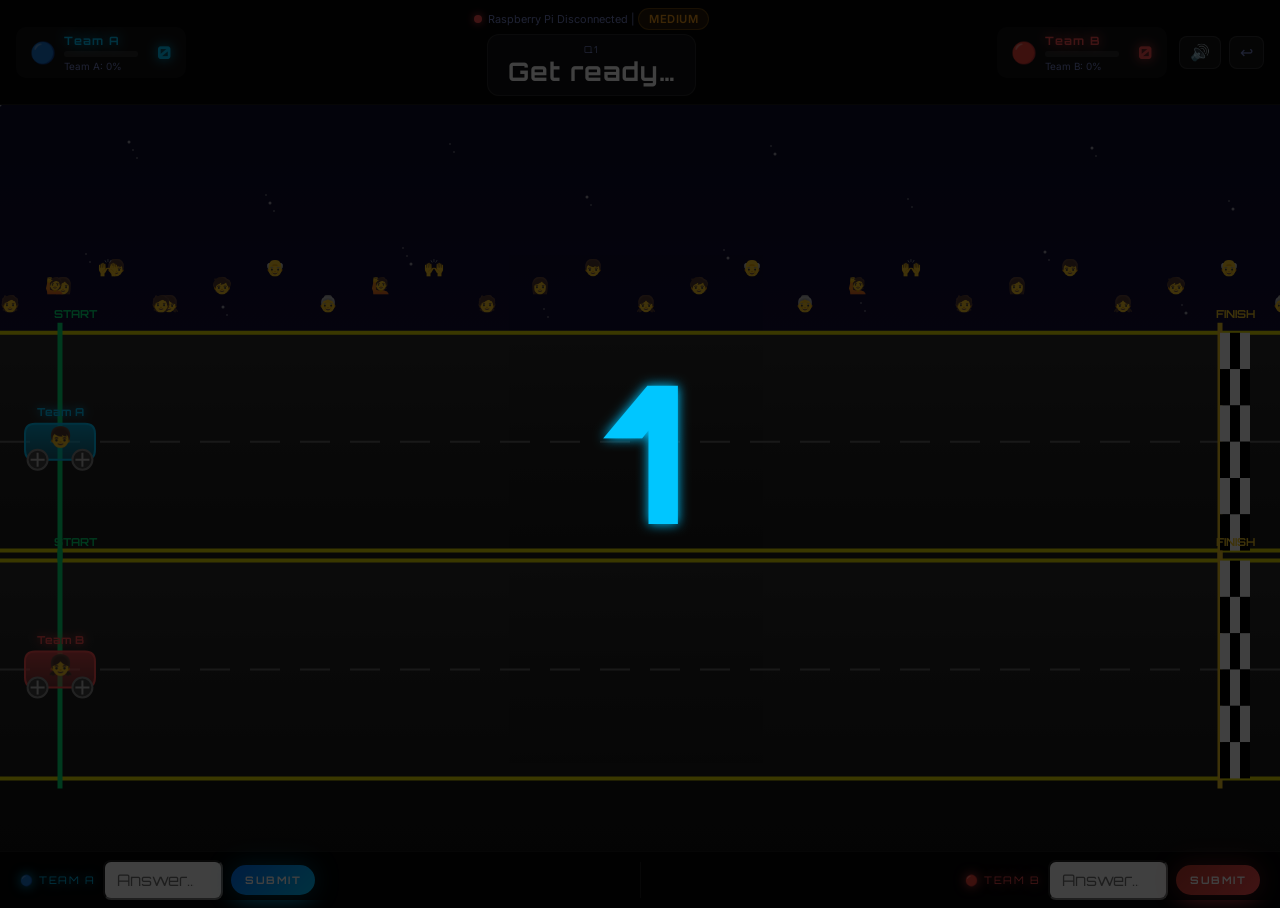
==== commit ed517a94: "Update Raspberry Pi IP to 10.137.224.153" ====
--- a/game.html
+++ b/game.html
@@ -454,7 +454,7 @@
         'use strict';
         
         // Configuration
-        const WS_HOST = '10.113.86.153'; // Raspberry Pi IP address
+        const WS_HOST = '10.137.224.153'; // Raspberry Pi IP address
         const WS_PORT = 8765;
         const RECONNECT_DELAY = 3000;
         
